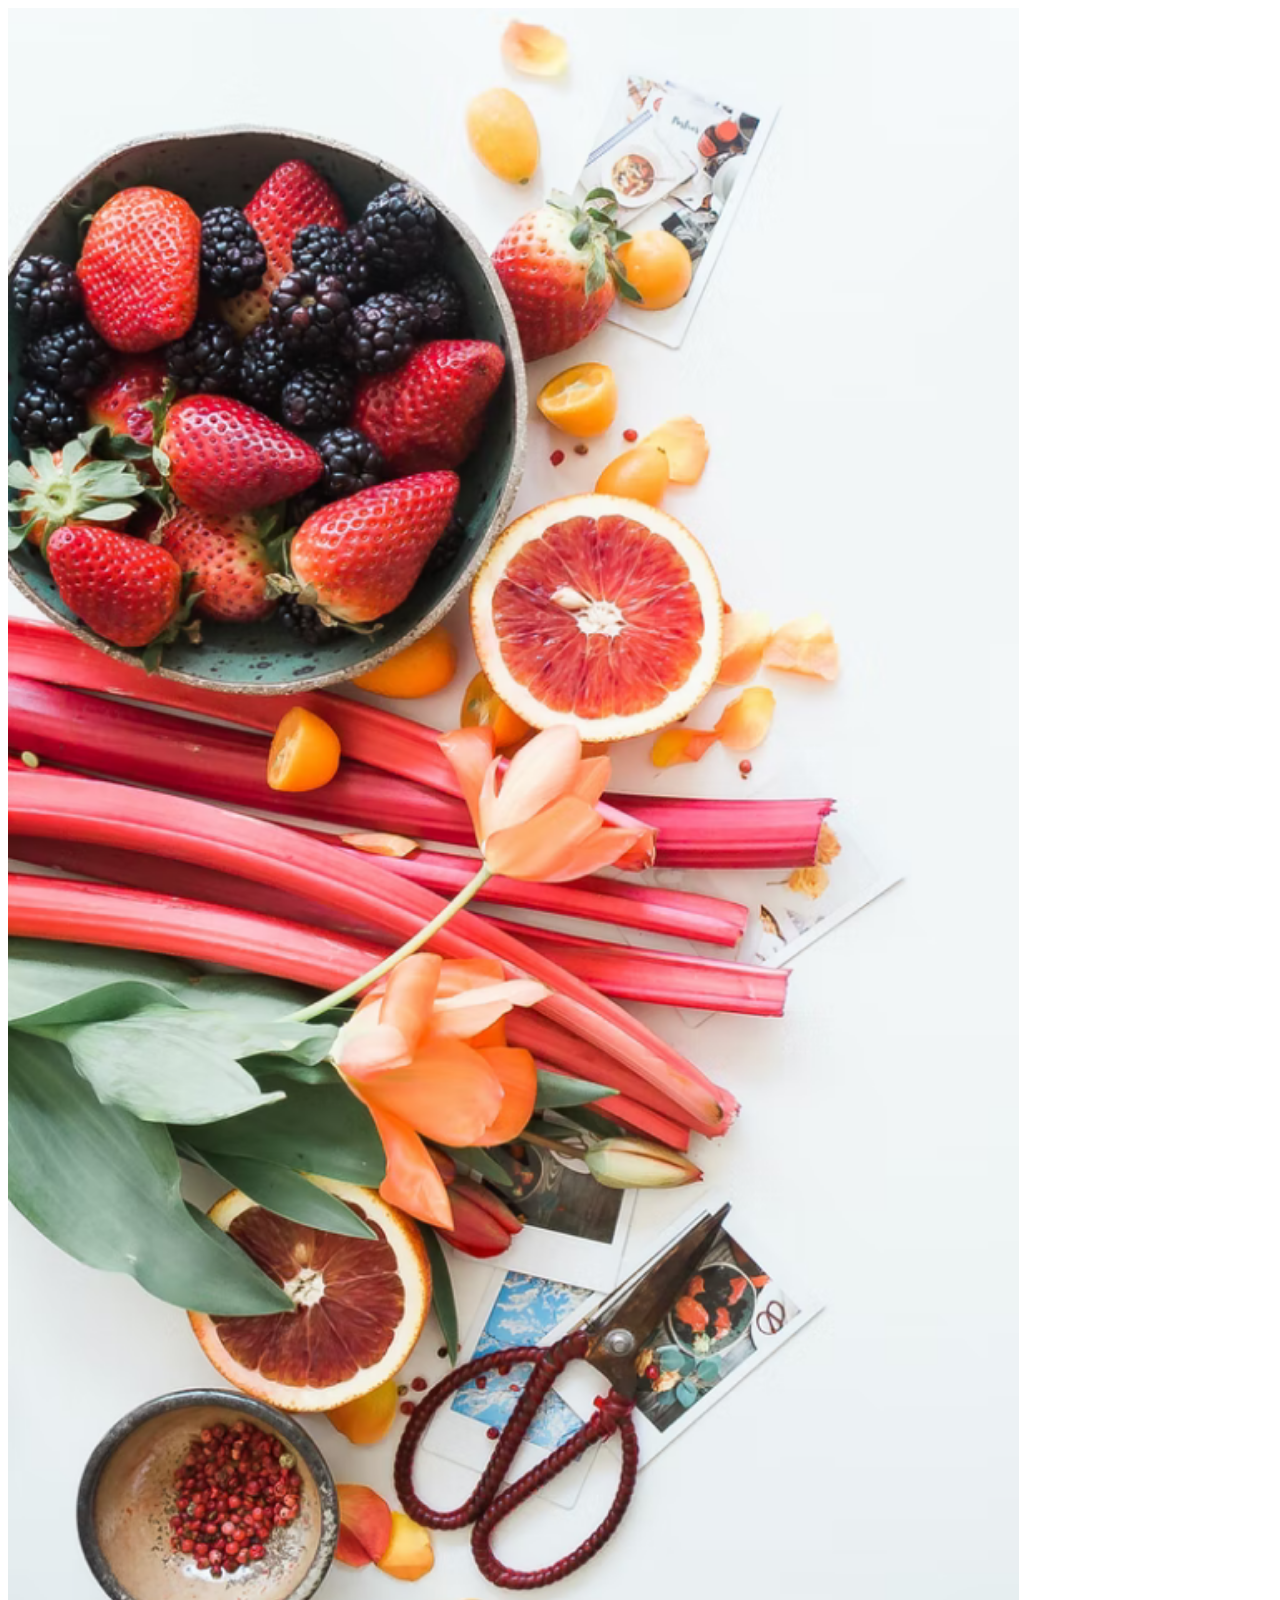
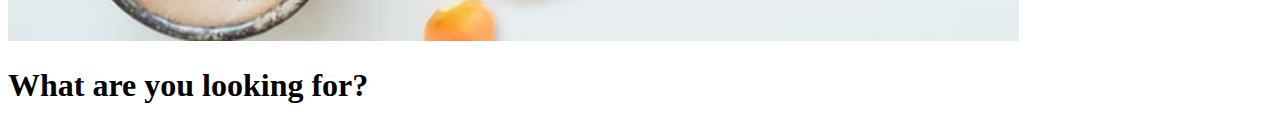
==== page3.html @ ee04a1b9 "Add files via upload" ====
<!DOCTYPE html>
<html>
    <link rel="stylesheet" type="text/css" href="css/style.css">
    <link href="https://fonts.googleapis.com/css2?family=Cardo&family=Carme&family=Lora&family=Poppins&family=Space+Mono&display=swap" rel="stylesheet">
    
    <head>
        <title>
            Page3.html
        </title>
        <img src = "images/fruits.png" alt = "fruits">
    </head>
    <body>
        <main>
            <h1>What are you looking for?</h1>
        </main>
    </body>
</html>
---- css/style.css ----
/* page4.html */
.p1hello{
    font-family:'Lora', serif !important;
}
.page4{
    background-color: #7F8AB1;
    font-family:'Lora', serif;
}

.search-container {
    margin-top: 2%;
    margin-left: 1%;
    font-size: 17px;
    display: flex;
}

input[type=text], button {
    padding: 6px;
    margin-top: 8px;
    font-size: 22px;
    border: none;
    font-family: 'Lora', serif;
  }
  
.responses{
	margin-top: 6%;
	display: grid;
	grid-template-columns: 1fr 1fr 1fr;
    column-gap: 20px;
    text-align: center;
}

#img1{
    grid-column: 1/2;
    grid-row: 1/2;
    border: #ECD3A9 solid 22px;
    background-color: #ECD3A9;
}
#img2{
    grid-column: 2/3;
    grid-row: 1/2;
    border: #ECD3A9 solid 22px;
    background-color: #ECD3A9;
}
#img3{
    grid-column: 3/4;
    grid-row: 1/2;
    border: #ECD3A9 solid 22px;
    background-color: #ECD3A9;
}

img{
    width: 80%;
    height: 65%;
    object-fit: cover;
}

.imgtxt {
    margin-top: 25px;
    font-size: 28px;
}
a
{ text-decoration: none; 
    color: #000;
}
a:hover{
    text-decoration: underline;
}

/* p1 */
.image {
    position: absolute;
    width: 687px;
    height: 836px;
    left: 0px;
    top: -24px;
}

.p2 {
    background-color: tan;
}

.buttons {
    position: absolute;
    width: 548px;
    height: 485px;
    left: 687px;
    top: 0px;
    padding-top: 320px;
    padding-left: 100px;
    padding-right: 100px;
}

.prompt {
    position: absolute;
    width: 548px;
    height: 100px;
    left: 687px;
    top: 150px;
    padding-top: 50px;
    padding-left: 120px;
    color: seagreen;
    font-family:'Optima',sans-serif;
    font-size: 75px;
    font-weight:300;
}

button {
    display:inline-block;
    padding:0.3em 1.2em;
    margin:0 0.3em 0.3em 0;
    border-radius:2em;
    box-sizing: border-box;
    text-decoration:none;
    font-family:'Roboto',sans-serif;
    font-size: 25px;
    font-weight:300;
    color:#FFFFFF;
    background-color: tan;
    text-align:center;
    color: seagreen;
    transition: all 0.2s;
    border: 2px solid seagreen;
}

button:hover{
    background-color:seagreen;
    color: tan;
}

@media all and (max-width:30em){
    button{
        display:block;
        margin:0.2em auto;
    }
}
.p1 {
    background-color: black;
}

.p1img{
    position: absolute;
    width: 687px;
    height: 836px;
    left: 250px;
    top: -24px;
    opacity: 0.88;
}

.p1buttons {
    position: absolute;
    width: 548px;
    height: 485px;
    left: 700px;
    top: 0px;
    padding-top: 320px;
    padding-left: 100px;
    padding-right: 100px;
}

p1butt {
    display:inline-block;
    padding:14px 40px;;
    margin:0 0.3em 0.3em 0;
    margin-top: 240px;
    border-radius:2px;
    box-sizing: border-box;
    text-decoration:none;
    font-family:'Roboto', sans-serif;
    font-size: 25px;
    font-weight:300;
    color:#FFFFFF;
    background-color: gainsboro;
    text-align:center;
    color: black;
    transition: all 0.2s;
    border: 2px solid black;  
}

p1butt:hover{
    background-color: gray;
    color: gainsboro;
}

.p1hello{
    position: absolute;
    width: 548px;
    height: 100px;
    left: 680px;
    top: 320px;
    padding-top: 50px;
    padding-left: 120px;
    color: gray;
    font-family:'Lora', serif !important;
    font-size: 150px;
    font-weight:300; 
}
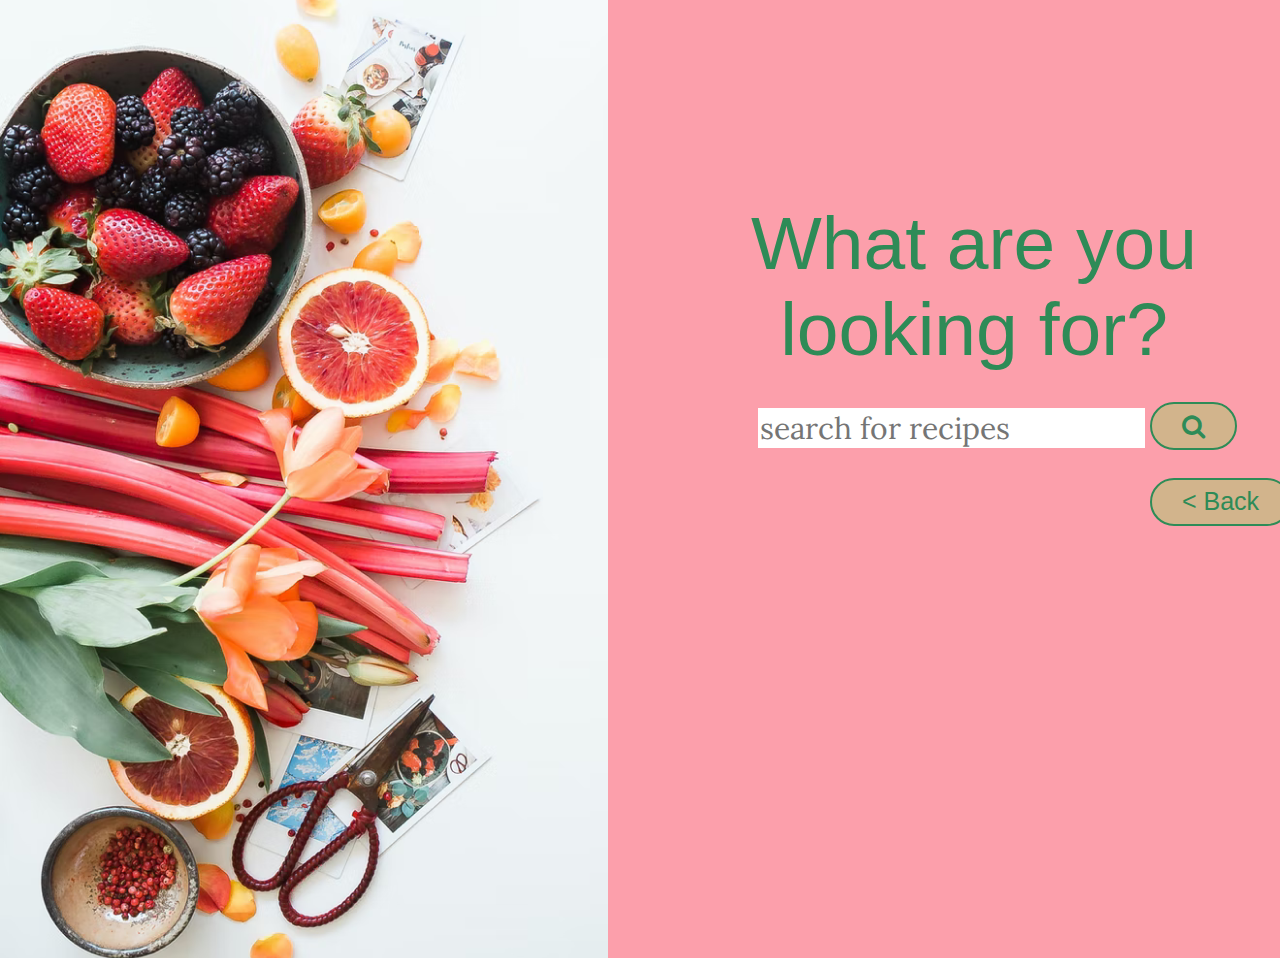
==== commit 015afe2a: "Add files via upload" ====
--- a/page3.html
+++ b/page3.html
@@ -1,17 +1,24 @@
 <!DOCTYPE html>
-<html>
-    <link rel="stylesheet" type="text/css" href="css/style.css">
+<html lang="en">
+    <link rel="stylesheet" type="text/css" href="css/p3.css">
     <link href="https://fonts.googleapis.com/css2?family=Cardo&family=Carme&family=Lora&family=Poppins&family=Space+Mono&display=swap" rel="stylesheet">
-    
+    <link rel="stylesheet" href="https://cdnjs.cloudflare.com/ajax/libs/font-awesome/4.7.0/css/font-awesome.min.css">
     <head>
         <title>
             Page3.html
         </title>
-        <img src = "images/fruits.png" alt = "fruits">
     </head>
-    <body>
-        <main>
-            <h1>What are you looking for?</h1>
-        </main>
+    <body id="p3">
+        <img class="image" src = "images/fruits.png" alt = "fruits">
+            <h1 class = "heading1">What are you looking for?</h1>
+            <input id="inputSearch" type="text" placeholder="search for recipes" class="searchbar">
+            <div id="buttons">
+                <a href="page4.html">
+                    <button id="searchBtn">
+                        <i class="fa fa-search"></i>
+                    </button>
+                </a>
+            </div>
+        <script type="text/javascript" src="index.js"></script>
     </body>
 </html>--- a/css/p3.css
+++ b/css/p3.css
@@ -0,0 +1,81 @@
+#p3{
+    background-color: #FC9FAB;
+    font-family:'Optima',sans-serif;
+}
+.image {
+    position: absolute;
+    /* width: 625px;
+    height: 836px; */
+    left: 0px;
+    top: -24px;
+}
+.heading1{
+    text-align: center;
+    position: absolute;
+    width: 548px;
+    height: 100px;
+    left: 700px;
+    top: 100px;
+    padding-top: 50px;
+    padding-left: 0px;
+    color: seagreen;
+    font-family:'Optima',sans-serif;
+    font-size: 75px;
+    font-weight:300;
+}
+
+.searchbar{
+    position: absolute;
+    font-size: 30px;
+    margin-top: 400px;
+    margin-left: 750px;
+    display: flex;
+    background-color: white;
+    z-index: 100;
+    font-family: 'Lora', serif;
+    border: none;
+}
+/*.buttonbar{
+    position: absolute;
+    top: 60%;
+    right: 5%;
+    background-color: #FC9FAB;
+    text-align:center;
+    color: seagreen;
+    transition: all 0.2s;
+    border: 2px solid seagreen;
+}*/
+
+button {
+    display:inline-block;
+    padding:0.3em 1.2em;
+    margin:0 0.3em 0.3em 0;
+    border-radius:2em;
+    box-sizing: border-box;
+    text-decoration:none;
+    font-family:'Roboto',sans-serif;
+    font-size: 25px;
+    font-weight:300;
+    color:#FFFFFF;
+    background-color: rgb(210, 180, 140);
+    text-align:center;
+    color: seagreen;
+    transition: all 0.2s;
+    border: 2px solid rgb(46, 140, 87);
+}
+
+button:hover{
+    background-color:seagreen;
+    color: tan;
+}
+
+#buttons {
+    position: absolute;
+    width: 123px;
+    height: 403px;
+    left: 625px;
+    top: 0px;
+    padding-top: 402px;
+    padding-left: 525px;
+    padding-right: 100px;
+}